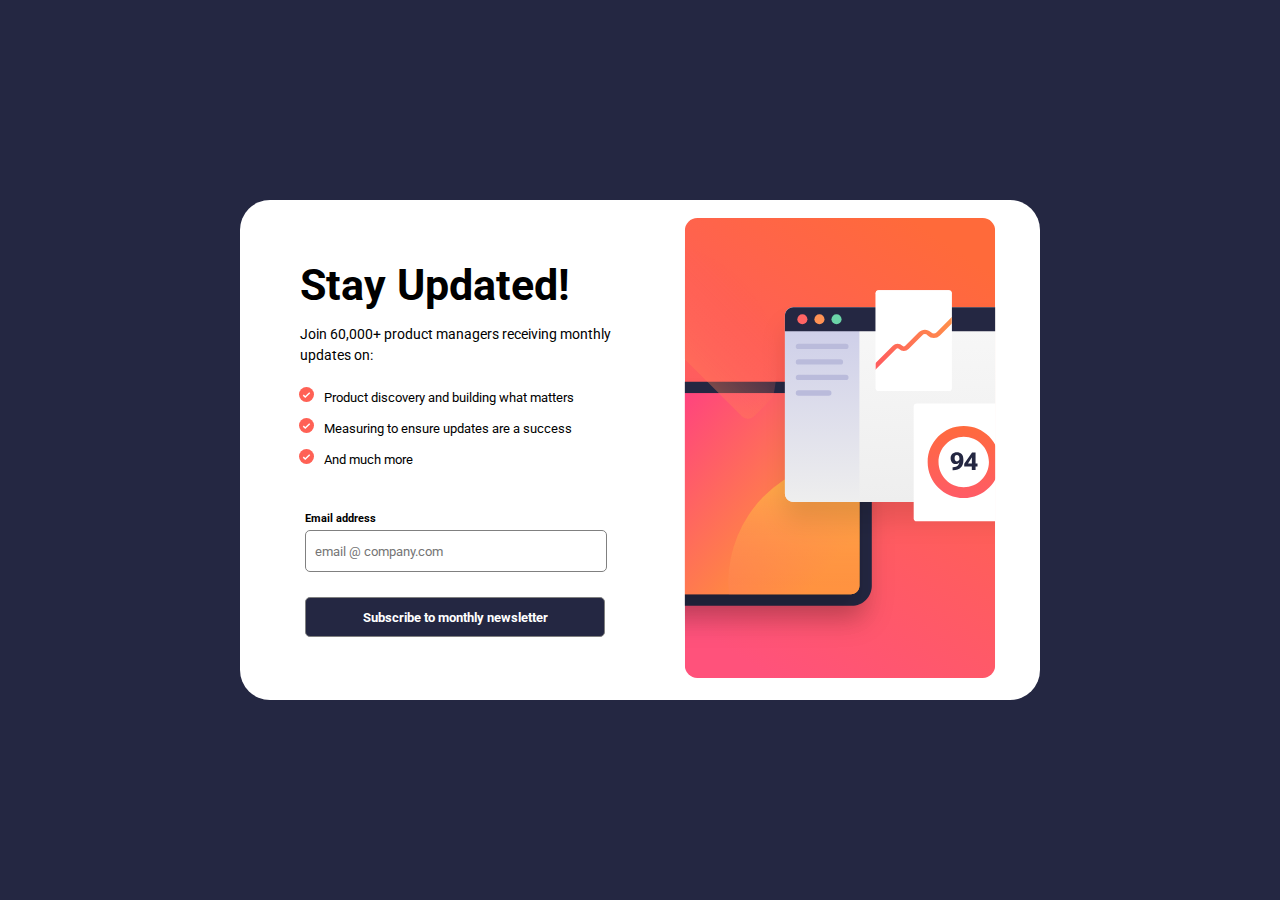
==== index.html @ fdb891b2 "commit" ====
<!DOCTYPE html>
<html lang="en">

<head>
    <meta charset="UTF-8">
    <meta name="viewport" content="width=device-width, initial-scale=1.0">
    <title>Newsletter Project</title>
    <!-- css access -->
    <link rel="stylesheet" href="css/styles.css">
    <!-- favicon -->
    <link rel="icon" href="images/favicon-32x32.png">
    <!-- google fonts link -->
    <link rel="preconnect" href="https://fonts.googleapis.com">
    <link rel="preconnect" href="https://fonts.gstatic.com" crossorigin>
    <link href="https://fonts.googleapis.com/css2?family=Roboto:wght@400;700&display=swap" rel="stylesheet">
    <!-- font awesome -->
    <link rel="stylesheet" href="https://cdnjs.cloudflare.com/ajax/libs/font-awesome/6.4.2/css/all.min.css"
        integrity="sha512-z3gLpd7yknf1YoNbCzqRKc4qyor8gaKU1qmn+CShxbuBusANI9QpRohGBreCFkKxLhei6S9CQXFEbbKuqLg0DA=="
        crossorigin="anonymous" referrerpolicy="no-referrer" />

</head>

<body>
    <div class="container">
        <div class="main-card">
            <div class="text-content">
                <h1 class="main-heading">Stay Updated!</h1>
                <p class="para">Join 60,000+ product managers receiving monthly</p>
                <p class="para update">updates on:</p>
                <div class="list-items">
                    <ul>
                        <li><svg class="svg" xmlns="http://www.w3.org/2000/svg" width="15" height="15"
                                viewBox="0 0 21 21">
                                <g fill="none">
                                    <circle cx="10.5" cy="10.5" r="10.5" fill="#FF6155" />
                                    <path stroke="#FFF" stroke-width="2" d="M6 11.381 8.735 14 15 8" />
                                </g>
                            </svg>Product discovery and building what matters</li>
                        <li><svg class="svg" xmlns="http://www.w3.org/2000/svg" width="15" height="15"
                                viewBox="0 0 21 21">
                                <g fill="none">
                                    <circle cx="10.5" cy="10.5" r="10.5" fill="#FF6155" />
                                    <path stroke="#FFF" stroke-width="2" d="M6 11.381 8.735 14 15 8" />
                                </g>
                            </svg>Measuring to ensure updates are a success</li>
                        <li><svg class="svg" xmlns="http://www.w3.org/2000/svg" width="15" height="15"
                                viewBox="0 0 21 21">
                                <g fill="none">
                                    <circle cx="10.5" cy="10.5" r="10.5" fill="#FF6155" />
                                    <path stroke="#FFF" stroke-width="2" d="M6 11.381 8.735 14 15 8" />
                                </g>
                            </svg>And much more</li>
                    </ul>
                </div>
                <div class="form-div">
                    <form action="https://formsubmit.co/munasinghehiruka@gmail.com" method="POST">
                        <p class="form-label">Email address</p>
                        <input type="email" id="email" name="email" required placeholder="   email @ company.com" required
                        data-validation-required-message="Please enter your email.">
                        <div class="button-div">
                            <button class="btn">Subscribe to monthly newsletter</button>
                        </div>
                    </form>
                </div>
            </div>
            <div class="image-content">
                <svg class="main-image" xmlns="http://www.w3.org/2000/svg" xmlns:xlink="http://www.w3.org/1999/xlink" width="400" height="593" viewBox="0 0 400 593"><defs><linearGradient id="b" x1="72.75%" x2="27.25%" y1="0%" y2="100%"><stop offset="0%" stop-color="#FF6A3A"/><stop offset="100%" stop-color="#FF527B"/></linearGradient><linearGradient id="h" x1="22.319%" x2="99.127%" y1="28.497%" y2="70.858%"><stop offset="0%" stop-color="#FF3E83"/><stop offset="100%" stop-color="#FF9F2E"/></linearGradient><linearGradient id="k" x1="50%" x2="50%" y1="0%" y2="100%"><stop offset="0%" stop-color="#FFB443"/><stop offset="100%" stop-color="#FF5B64" stop-opacity="0"/></linearGradient><linearGradient id="o" x1="50%" x2="50%" y1="0%" y2="100%"><stop offset="0%" stop-color="#F8F8F8"/><stop offset="100%" stop-color="#EEE"/></linearGradient><linearGradient id="p" x1="50%" x2="50%" y1="0%" y2="100%"><stop offset="0%" stop-color="#CACBE8"/><stop offset="100%" stop-color="#EEE"/><stop offset="100%" stop-color="#CACBE8"/></linearGradient><linearGradient id="r" x1="97.791%" x2="7.729%" y1="26.944%" y2="71.879%"><stop offset="0%" stop-color="#FF9049"/><stop offset="100%" stop-color="#FF5E5E"/></linearGradient><linearGradient id="t" x1="50%" x2="50%" y1="0%" y2="100%"><stop offset="0%" stop-color="#FF6A3D"/><stop offset="100%" stop-color="#FF5B66"/></linearGradient><path id="e" d="M0 26C0 11.64 11.64 0 26 0h381c14.36 0 26 11.64 26 26v237c0 14.36-11.64 26-26 26H26c-14.36 0-26-11.64-26-26V26Z"/><path id="g" d="M0 11C0 4.925 4.925 0 11 0h379c6.075 0 11 4.925 11 11v237c0 6.075-4.925 11-11 11H11c-6.075 0-11-4.925-11-11V11Z"/><path id="i" d="M0 11C0 4.925 4.925 0 11 0h379c6.075 0 11 4.925 11 11v237c0 6.075-4.925 11-11 11H11c-6.075 0-11-4.925-11-11V11Z"/><path id="n" d="M0 11C0 4.925 4.925 0 11 0h411c6.075 0 11 4.925 11 11v229c0 6.075-4.925 11-11 11H11c-6.075 0-11-4.925-11-11V11Z"/><path id="q" d="M0 4a4 4 0 0 1 4-4h90a4 4 0 0 1 4 4v122a4 4 0 0 1-4 4H4a4 4 0 0 1-4-4V4Z"/><filter id="d" width="127.7%" height="141.5%" x="-13.9%" y="-12.5%" filterUnits="objectBoundingBox"><feOffset dy="24" in="SourceAlpha" result="shadowOffsetOuter1"/><feGaussianBlur in="shadowOffsetOuter1" result="shadowBlurOuter1" stdDeviation="16"/><feColorMatrix in="shadowBlurOuter1" values="0 0 0 0 0 0 0 0 0 0 0 0 0 0 0 0 0 0 0.100000001 0"/></filter><filter id="f" width="129.9%" height="146.3%" x="-15%" y="-13.9%" filterUnits="objectBoundingBox"><feOffset dy="24" in="SourceAlpha" result="shadowOffsetOuter1"/><feGaussianBlur in="shadowOffsetOuter1" result="shadowBlurOuter1" stdDeviation="16"/><feColorMatrix in="shadowBlurOuter1" values="0 0 0 0 0 0 0 0 0 0 0 0 0 0 0 0 0 0 0.100000001 0"/></filter><filter id="j" width="129.9%" height="146.3%" x="-15%" y="-13.9%" filterUnits="objectBoundingBox"><feOffset dy="24" in="SourceAlpha" result="shadowOffsetOuter1"/><feGaussianBlur in="shadowOffsetOuter1" result="shadowBlurOuter1" stdDeviation="16"/><feColorMatrix in="shadowBlurOuter1" values="0 0 0 0 0 0 0 0 0 0 0 0 0 0 0 0 0 0 0.100000001 0"/></filter><filter id="m" width="127.7%" height="147.8%" x="-13.9%" y="-14.3%" filterUnits="objectBoundingBox"><feOffset dy="24" in="SourceAlpha" result="shadowOffsetOuter1"/><feGaussianBlur in="shadowOffsetOuter1" result="shadowBlurOuter1" stdDeviation="16"/><feColorMatrix in="shadowBlurOuter1" values="0 0 0 0 0 0 0 0 0 0 0 0 0 0 0 0 0 0 0.100000001 0"/></filter><rect id="a" width="400" height="593" x="0" y="0" rx="16"/></defs><g fill="none" fill-rule="evenodd"><mask id="c" fill="#fff"><use xlink:href="#a"/></mask><rect width="400" height="593" rx="16"/><path fill="url(#b)" fill-rule="nonzero" d="M0 0h400v593H0z" mask="url(#c)"/><g mask="url(#c)"><g fill-rule="nonzero" transform="translate(-192 211)"><use xlink:href="#e" fill="#000" filter="url(#d)"/><use xlink:href="#e" fill="#242742"/></g><g transform="translate(-176 226)"><g fill-rule="nonzero"><use xlink:href="#g" fill="#000" filter="url(#f)"/><use xlink:href="#g" fill="url(#h)"/></g><mask id="l" fill="#fff"><use xlink:href="#i"/></mask><g fill-rule="nonzero"><use xlink:href="#i" fill="#000" filter="url(#j)"/><use xlink:href="#i" fill="url(#h)"/></g><circle cx="390" cy="244" r="158" fill="url(#k)" fill-rule="nonzero" mask="url(#l)"/><circle cx="136.446" cy="-34.554" r="158" fill="url(#k)" fill-rule="nonzero" mask="url(#l)" transform="rotate(-135 136.446 -34.554)"/></g><g fill-rule="nonzero" transform="translate(129 115)"><use xlink:href="#n" fill="#000" filter="url(#m)"/><use xlink:href="#n" fill="url(#o)"/><path fill="url(#p)" d="M0 11C0 4.925 4.925 0 11 0h85v251H11c-6.075 0-11-4.925-11-11V11Z"/><path fill="#BABBDB" d="M14 50.5a3.5 3.5 0 0 1 3.5-3.5h61a3.5 3.5 0 0 1 0 7h-61a3.5 3.5 0 0 1-3.5-3.5Zm0 20a3.5 3.5 0 0 1 3.5-3.5h54a3.5 3.5 0 0 1 0 7h-54a3.5 3.5 0 0 1-3.5-3.5Zm0 20a3.5 3.5 0 0 1 3.5-3.5h61a3.5 3.5 0 0 1 0 7h-61a3.5 3.5 0 0 1-3.5-3.5Zm0 20a3.5 3.5 0 0 1 3.5-3.5h39a3.5 3.5 0 1 1 0 7h-39a3.5 3.5 0 0 1-3.5-3.5Z"/><path fill="#242742" d="M0 11C0 4.925 4.925 0 11 0h411c6.075 0 11 4.925 11 11v20H0V11Z"/><g transform="translate(16 9)"><circle cx="6.5" cy="6.5" r="6.5" fill="#FF6464"/><circle cx="28.5" cy="6.5" r="6.5" fill="#FF9255"/><circle cx="50.5" cy="6.5" r="6.5" fill="#6BD4A8"/></g></g><g transform="translate(246 93)"><path fill="#FFF" fill-rule="nonzero" d="M0 4a4 4 0 0 1 4-4h90a4 4 0 0 1 4 4v122a4 4 0 0 1-4 4H4a4 4 0 0 1-4-4V4Z"/><mask id="s" fill="#fff"><use xlink:href="#q"/></mask><use xlink:href="#q" fill="#FFF" fill-rule="nonzero"/><path fill="url(#r)" fill-rule="nonzero" d="M108.12 28.878a3 3 0 0 1 .002 4.243L82.847 58.41c-4.348 4.351-11.4 4.351-15.749 0a5.132 5.132 0 0 0-7.26 0L42.406 75.853a8.668 8.668 0 0 1-12.262 0 2.668 2.668 0 0 0-3.774 0l-32.248 32.268a3 3 0 1 1-4.244-4.242l32.248-32.267a8.668 8.668 0 0 1 12.262 0 2.668 2.668 0 0 0 3.774 0L55.594 54.17c4.348-4.35 11.4-4.35 15.748 0a5.132 5.132 0 0 0 7.26 0l25.276-25.29a3 3 0 0 1 4.243-.002Z" mask="url(#s)"/><path fill="#FFF" fill-rule="nonzero" d="M49 150a4 4 0 0 1 4-4h120a4 4 0 0 1 4 4v144a4 4 0 0 1-4 4H53a4 4 0 0 1-4-4V150Z"/><path fill="url(#t)" d="M46.5 79C64.45 79 79 64.45 79 46.5S64.45 14 46.5 14 14 28.55 14 46.5 28.55 79 46.5 79Zm0 14C72.181 93 93 72.181 93 46.5S72.181 0 46.5 0 0 20.819 0 46.5 20.819 93 46.5 93Z" transform="translate(67 175)"/><path fill="#242742" fill-rule="nonzero" d="M96.61 216.72c0 2.27.589 4.067 1.766 5.39 1.177 1.313 2.78 1.969 4.812 1.969 1.886 0 3.36-.672 4.422-2.016 1.073-1.344 1.61-3.02 1.61-5.031h-1.172c0 1.146-.318 2.057-.954 2.734-.635.677-1.427 1.016-2.375 1.016-1.01 0-1.76-.339-2.25-1.016-.49-.687-.734-1.692-.734-3.015 0-1.51.245-2.594.734-3.25.5-.667 1.24-1 2.22-1 1.051 0 1.869.432 2.452 1.297.584.864.875 2.411.875 4.64l.14.625c0 3.302-.723 5.646-2.171 7.031-1.448 1.386-3.495 2.073-6.14 2.063h-.704v3.969h.813c4.25-.042 7.495-1.193 9.734-3.453 2.25-2.271 3.375-5.329 3.375-9.172v-.813c0-3.458-.776-5.958-2.328-7.5-1.552-1.552-3.557-2.328-6.016-2.328-2.468 0-4.437.714-5.906 2.14-1.469 1.428-2.203 3.334-2.203 5.72ZM123.923 232h4.828v-22.75h-4.516l-10.11 14.563v3.438h17.141v-3.891h-4.937l-.813.078h-6.5l4.828-7.562h.157v9.593l-.079.547v5.985Z"/></g></g></g></svg>
            </div>
        </div>
    </div>
    <script src="app.js"></script>
</body>
</html>
---- css/styles.css ----
*{
    margin: 0;
    padding: 0;
    font-family: 'Roboto',sans-serif;
}

html,body{
    background-color: hsl(234, 29%, 20%);
}

.container{
    display: flex;
    justify-content: center;
    width: 100%;
    height: 100vh;
}

.main-card{
    display: grid;
    grid-template-columns: 1fr 1fr;
    background-color: white;
    width: 800px;
    height: 500px;
    margin: auto;
    border-radius: 30px;
}

.main-heading{
    margin-left: 60px;
    margin-top: 60px;
    font-weight: bold;
    font-size: 2.7rem;
}

.para{
    margin-left: 60px;
    margin-top: 15px;
    font-size: 0.9rem;
}

.update{
    margin-top: 4px;
}

.list-items{
    margin-left: 59px;
    margin-top: 10px;
}


.list-items ul li{
    padding-top: 20px;
    font-size: 0.8rem;
    list-style: none;
    padding-top: 13px;
}


.svg{
    padding-right: 10px;
}


.form-div{
    margin-left: 65px;
    margin-top: 45px;
    font-size: 0.7rem;
    display: flex;
}


.form-label{
    font-weight: bold;
}

input{
    margin-top: 5px;
    width: 300px;
    height: 40px;
    border: 1px solid gray;
    border-radius: 5px;
}

.button-div{
    margin-top: 25px;
}

.btn{
    width: 300px;
    height: 40px;
    border: 1px solid gray;
    border-radius: 5px;
    color: white;
    background-color: hsl(234, 29%, 20%);
    cursor: pointer;
    font-weight: bold;
}

.image-content{
    margin: auto;
}

.main-image{
    height: 460px;

    
}
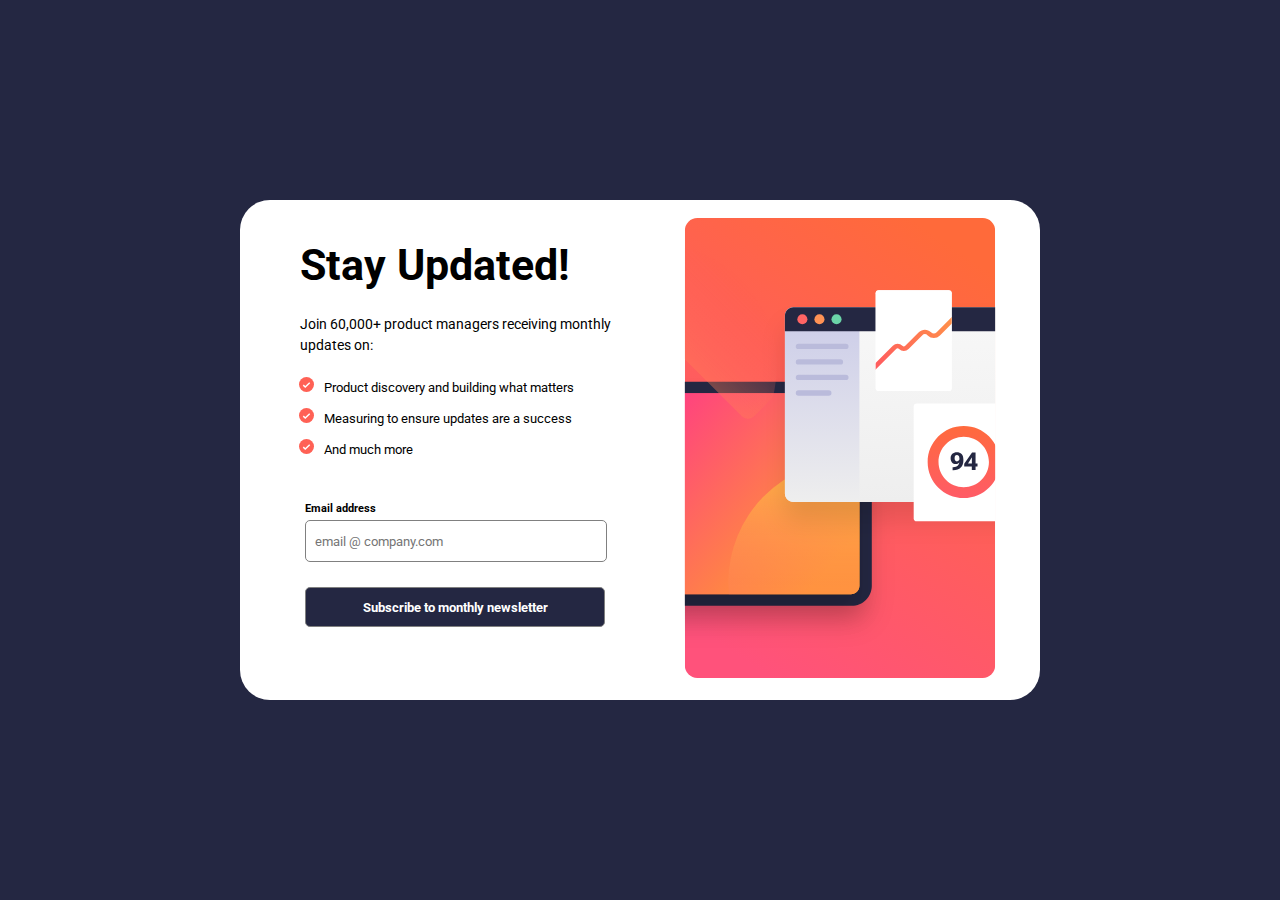
==== commit 3f53a1c5: "commit" ====
--- a/index.html
+++ b/index.html
@@ -24,7 +24,9 @@
     <div class="container">
         <div class="main-card">
             <div class="text-content">
+                <div class="heading-div">
                 <h1 class="main-heading">Stay Updated!</h1>
+                </div>
                 <p class="para">Join 60,000+ product managers receiving monthly</p>
                 <p class="para update">updates on:</p>
                 <div class="list-items">
--- a/css/styles.css
+++ b/css/styles.css
@@ -25,9 +25,14 @@
     border-radius: 30px;
 }
 
+.heading-div{
+    margin-top: -10px;
+    padding-bottom: 10px;
+}
+
 .main-heading{
     margin-left: 60px;
-    margin-top: 60px;
+    margin-top: 50px;
     font-weight: bold;
     font-size: 2.7rem;
 }
